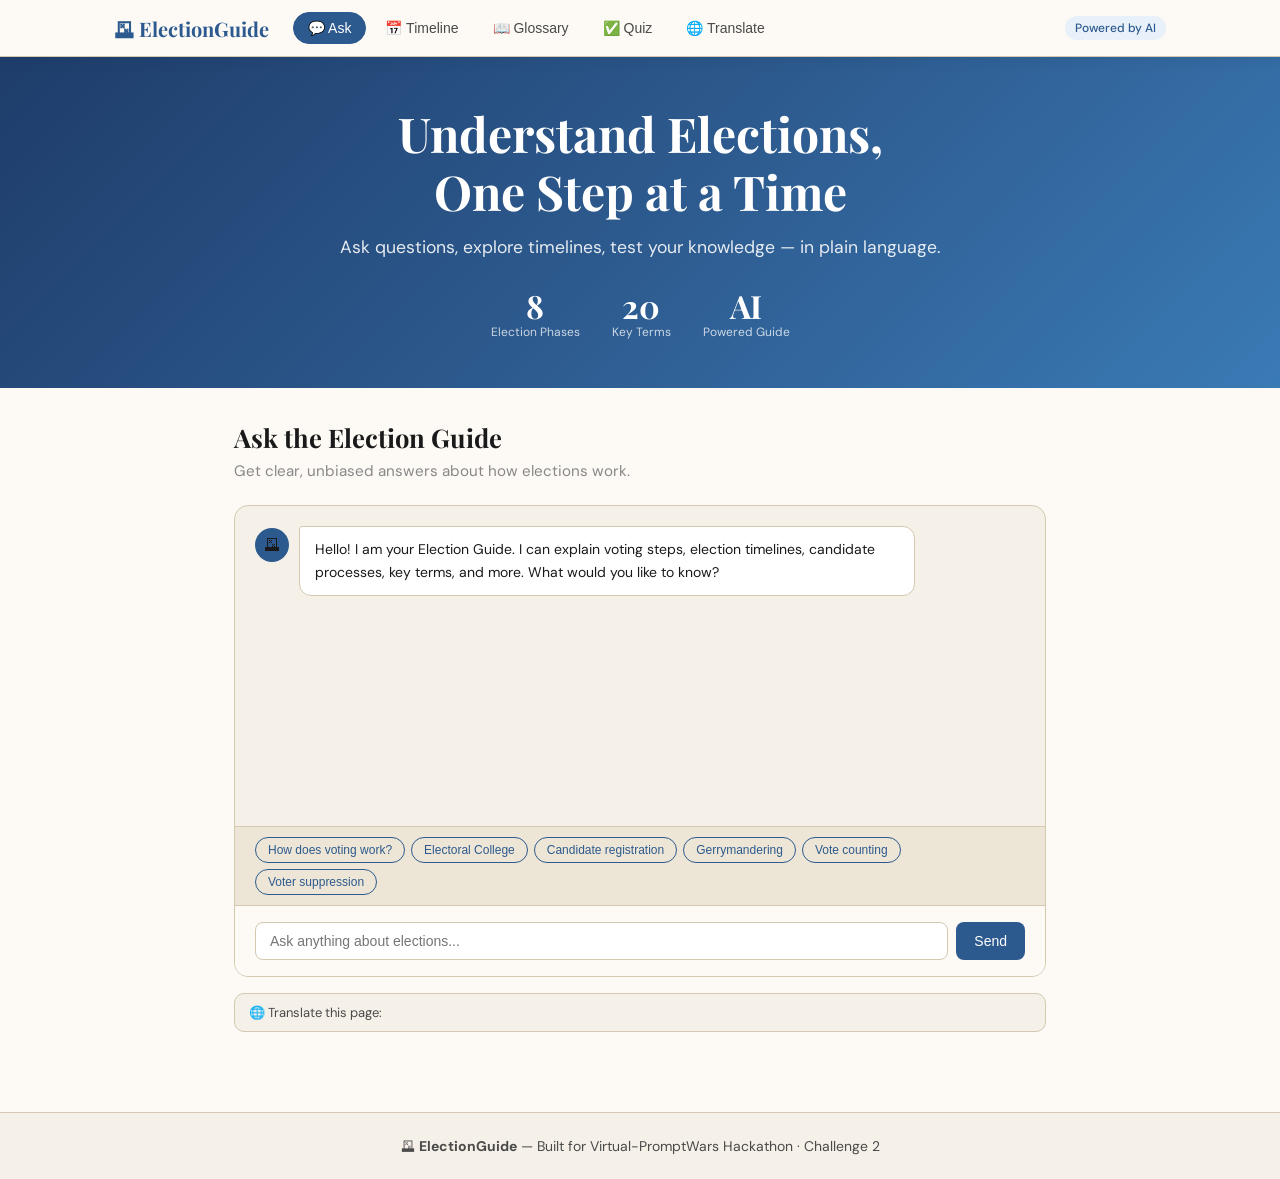
==== index (1).html @ 36f5262a "fix: complete working rewrite" ====
<!DOCTYPE html>
<html lang="en">
<head>
<meta charset="UTF-8"/>
<meta name="viewport" content="width=device-width, initial-scale=1.0"/>
<title>ElectionGuide</title>
<link rel="stylesheet" href="css/style.css"/>
<link href="https://fonts.googleapis.com/css2?family=Playfair+Display:wght@500;700&family=DM+Sans:wght@400;500&display=swap" rel="stylesheet"/>
</head>
<body>
<header class="header">
  <div class="header-inner">
    <div class="logo">🗳 ElectionGuide</div>
    <nav class="nav">
      <button class="nav-btn active" data-tab="chat">💬 Ask</button>
      <button class="nav-btn" data-tab="timeline">📅 Timeline</button>
      <button class="nav-btn" data-tab="glossary">📖 Glossary</button>
      <button class="nav-btn" data-tab="quiz">✅ Quiz</button>
      <button class="nav-btn" data-tab="translate">🌐 Translate</button>
    </nav>
    <span class="badge">Powered by AI</span>
  </div>
</header>

<section class="hero" id="hero-section">
  <div class="hero-inner">
    <h1>Understand Elections,<br/>One Step at a Time</h1>
    <p>Ask questions, explore timelines, test your knowledge — in plain language.</p>
    <div class="hero-stats">
      <div class="stat"><span class="stat-num">8</span><span class="stat-label">Election Phases</span></div>
      <div class="stat"><span class="stat-num">20</span><span class="stat-label">Key Terms</span></div>
      <div class="stat"><span class="stat-num">AI</span><span class="stat-label">Powered Guide</span></div>
    </div>
  </div>
</section>

<main class="main-content">
  <section class="tab-panel active" id="tab-chat">
    <div class="panel-header"><h2>Ask the Election Guide</h2><p>Get clear, unbiased answers about how elections work.</p></div>
    <div class="chat-wrapper">
      <div class="chat-area" id="chat-area">
        <div class="msg bot-msg">
          <div class="avatar bot-av">🗳</div>
          <div class="bubble">Hello! I am your Election Guide. I can explain voting steps, election timelines, candidate processes, key terms, and more. What would you like to know?</div>
        </div>
      </div>
      <div class="quick-chips">
        <button class="chip" onclick="quickAsk('How does voting work step by step?')">How does voting work?</button>
        <button class="chip" onclick="quickAsk('What is the Electoral College?')">Electoral College</button>
        <button class="chip" onclick="quickAsk('How do candidates register to run?')">Candidate registration</button>
        <button class="chip" onclick="quickAsk('What is gerrymandering?')">Gerrymandering</button>
        <button class="chip" onclick="quickAsk('How are votes counted?')">Vote counting</button>
        <button class="chip" onclick="quickAsk('What is voter suppression?')">Voter suppression</button>
      </div>
      <div class="input-area">
        <input type="text" id="chat-input" class="chat-input" placeholder="Ask anything about elections..."/>
        <button class="send-btn" id="send-btn">Send</button>
      </div>
    </div>
    <div class="translate-bar">
      <span>🌐 Translate this page:</span>
      <div id="google_translate_element"></div>
    </div>
  </section>

  <section class="tab-panel" id="tab-timeline" style="display:none">
    <div class="panel-header"><h2>Election Timeline</h2><p>Click any phase to learn more.</p></div>
    <div id="timeline-container"></div>
  </section>

  <section class="tab-panel" id="tab-glossary" style="display:none">
    <div class="panel-header"><h2>Key Terms</h2><p>Click any term to get an AI explanation.</p>
    <input type="text" id="glossary-search" class="glossary-search" placeholder="Search terms..." oninput="filterGlossary(this.value)"/></div>
    <div class="glossary-grid" id="glossary-grid"></div>
  </section>

  <section class="tab-panel" id="tab-quiz" style="display:none">
    <div class="panel-header"><h2>Test Your Knowledge</h2><p>5 questions about election fundamentals.</p></div>
    <div id="quiz-container"></div>
  </section>

  <section class="tab-panel" id="tab-translate" style="display:none">
    <div class="panel-header"><h2>Language Accessibility</h2><p>Read this guide in your preferred language.</p></div>
    <div class="translate-card">
      <div id="google_translate_element_full"></div>
      <p style="margin-top:1rem;font-size:13px;color:#888">Powered by Google Translate.</p>
    </div>
  </section>
</main>

<footer class="footer">
  <p>🗳 <strong>ElectionGuide</strong> — Built for Virtual-PromptWars Hackathon · Challenge 2</p>
</footer>

<script type="text/javascript">
function googleTranslateElementInit() {
  new google.translate.TranslateElement({pageLanguage:'en',layout:google.translate.TranslateElement.InlineLayout.SIMPLE},'google_translate_element');
  new google.translate.TranslateElement({pageLanguage:'en'},'google_translate_element_full');
}
</script>
<script src="//translate.google.com/translate_a/element.js?cb=googleTranslateElementInit"></script>
<script src="js/data.js"></script>
<script src="js/app.js"></script>
</body>
</html>
---- css/style.css ----
*,*::before,*::after{box-sizing:border-box;margin:0;padding:0}
:root{--ink:#1a1a1a;--ink2:#4a4a4a;--ink3:#888;--paper:#fdfaf5;--paper2:#f5f0e8;--paper3:#ede6d6;--accent:#2d5a8e;--accent-lt:#e8f0fa;--accent2:#c0392b;--accent3:#27ae60;--border:#d4c9b0;--radius:10px}
body{font-family:'DM Sans',system-ui,sans-serif;background:var(--paper);color:var(--ink);min-height:100vh;display:flex;flex-direction:column}
.header{background:var(--paper);border-bottom:1.5px solid var(--border);position:sticky;top:0;z-index:100;box-shadow:0 2px 16px rgba(0,0,0,0.07)}
.header-inner{max-width:1100px;margin:0 auto;padding:.75rem 1.5rem;display:flex;align-items:center;gap:1.5rem}
.logo{font-family:'Playfair Display',serif;font-size:20px;font-weight:700;color:var(--accent);white-space:nowrap}
.nav{display:flex;gap:4px;flex:1;overflow-x:auto}
.nav-btn{padding:7px 14px;border:1.5px solid transparent;border-radius:20px;background:transparent;color:var(--ink2);font-size:14px;font-weight:500;cursor:pointer;transition:all .15s;white-space:nowrap}
.nav-btn:hover{background:var(--paper2);border-color:var(--border)}
.nav-btn.active{background:var(--accent);color:#fff;border-color:var(--accent)}
.badge{background:var(--accent-lt);color:var(--accent);font-size:12px;font-weight:500;padding:4px 10px;border-radius:20px;white-space:nowrap;margin-left:auto}
.hero{background:linear-gradient(135deg,#1e3d6b,#2d5a8e,#3a7ab5);color:#fff;padding:3rem 1.5rem;text-align:center}
.hero-inner{max-width:700px;margin:0 auto}
.hero h1{font-family:'Playfair Display',serif;font-size:clamp(1.8rem,4vw,3rem);font-weight:700;line-height:1.2;margin-bottom:1rem}
.hero p{font-size:1.1rem;opacity:.88;margin-bottom:2rem}
.hero-stats{display:flex;gap:2rem;justify-content:center;flex-wrap:wrap}
.stat{display:flex;flex-direction:column;align-items:center}
.stat-num{font-family:'Playfair Display',serif;font-size:2rem;font-weight:700;line-height:1}
.stat-label{font-size:12px;opacity:.75;margin-top:2px}
.main-content{flex:1;max-width:860px;width:100%;margin:2rem auto;padding:0 1.5rem}
.panel-header{margin-bottom:1.5rem}
.panel-header h2{font-family:'Playfair Display',serif;font-size:1.6rem;margin-bottom:.4rem}
.panel-header p{color:var(--ink3);font-size:.95rem}
.chat-wrapper{background:var(--paper2);border:1.5px solid var(--border);border-radius:14px;overflow:hidden}
.chat-area{min-height:320px;max-height:420px;overflow-y:auto;padding:1.25rem;display:flex;flex-direction:column;gap:14px}
.msg{display:flex;gap:10px;animation:fadeUp .3s ease}
.user-msg{flex-direction:row-reverse}
@keyframes fadeUp{from{opacity:0;transform:translateY(8px)}to{opacity:1;transform:translateY(0)}}
.avatar{width:34px;height:34px;border-radius:50%;flex-shrink:0;display:flex;align-items:center;justify-content:center;font-size:16px;margin-top:2px}
.bot-av{background:var(--accent)}
.user-av{background:var(--paper3);border:1px solid var(--border)}
.bubble{max-width:80%;padding:11px 15px;border-radius:12px;font-size:14px;line-height:1.65}
.bot-msg .bubble{background:#fff;border:1px solid var(--border);border-top-left-radius:3px}
.user-msg .bubble{background:var(--accent);color:#fff;border-top-right-radius:3px}
.loading-dots{display:flex;gap:5px;align-items:center;padding:4px 0}
.loading-dots span{width:7px;height:7px;border-radius:50%;background:var(--accent);animation:dotPulse 1.2s infinite;display:inline-block}
.loading-dots span:nth-child(2){animation-delay:.2s}
.loading-dots span:nth-child(3){animation-delay:.4s}
@keyframes dotPulse{0%,80%,100%{opacity:.2;transform:scale(.8)}40%{opacity:1;transform:scale(1)}}
.quick-chips{display:flex;flex-wrap:wrap;gap:6px;padding:10px 1.25rem;background:var(--paper3);border-top:1px solid var(--border);border-bottom:1px solid var(--border)}
.chip{padding:5px 12px;border:1.5px solid var(--accent);border-radius:20px;background:transparent;color:var(--accent);font-size:12px;cursor:pointer;transition:all .15s}
.chip:hover{background:var(--accent);color:#fff}
.input-area{display:flex;gap:8px;padding:1rem 1.25rem;background:var(--paper)}
.chat-input{flex:1;padding:10px 14px;border:1.5px solid var(--border);border-radius:8px;font-size:14px;background:#fff;color:var(--ink);outline:none;transition:border-color .15s}
.chat-input:focus{border-color:var(--accent)}
.send-btn{padding:10px 18px;background:var(--accent);color:#fff;border:none;border-radius:8px;font-size:14px;font-weight:500;cursor:pointer;transition:opacity .15s}
.send-btn:hover{opacity:.88}
.send-btn:disabled{opacity:.4;cursor:not-allowed}
.translate-bar{margin-top:1rem;display:flex;align-items:center;gap:10px;flex-wrap:wrap;padding:10px 14px;background:var(--paper2);border:1px solid var(--border);border-radius:var(--radius);font-size:13px;color:var(--ink2)}
.tl-row{display:flex;gap:16px}
.tl-spine{display:flex;flex-direction:column;align-items:center;width:40px;flex-shrink:0}
.tl-dot{width:18px;height:18px;border-radius:50%;border:2.5px solid var(--border);background:var(--paper);flex-shrink:0;z-index:1}
.tl-dot.done{background:var(--accent3);border-color:var(--accent3)}
.tl-dot.active{background:var(--accent);border-color:var(--accent);box-shadow:0 0 0 5px rgba(45,90,142,.15)}
.tl-line{width:2px;flex:1;background:var(--border);margin:3px 0}
.tl-card{flex:1;margin-bottom:14px;background:#fff;border:1.5px solid var(--border);border-radius:var(--radius);padding:14px 18px;cursor:pointer;transition:all .2s}
.tl-card:hover,.tl-card.open{border-color:var(--accent);background:var(--accent-lt)}
.tl-meta{display:flex;align-items:baseline;gap:10px;margin-bottom:4px}
.tl-phase{font-size:11px;font-weight:500;color:var(--accent);text-transform:uppercase;letter-spacing:.7px}
.tl-date{font-size:12px;color:var(--ink3)}
.tl-title{font-size:15px;font-weight:500;color:var(--ink)}
.tl-body{display:none;margin-top:10px;padding-top:10px;border-top:1px solid var(--border);font-size:13.5px;color:var(--ink2);line-height:1.65}
.tl-card.open .tl-body{display:block}
.tl-ask-btn{display:inline-block;margin-top:8px;padding:5px 12px;border:1.5px solid var(--accent);border-radius:20px;background:transparent;color:var(--accent);font-size:12px;cursor:pointer;transition:all .15s}
.tl-ask-btn:hover{background:var(--accent);color:#fff}
.glossary-search{margin-top:.75rem;width:100%;max-width:360px;padding:9px 14px;border:1.5px solid var(--border);border-radius:8px;font-size:14px;background:#fff;color:var(--ink);outline:none;transition:border-color .15s}
.glossary-search:focus{border-color:var(--accent)}
.glossary-grid{display:grid;grid-template-columns:repeat(auto-fit,minmax(220px,1fr));gap:10px;margin-top:1rem}
.g-card{background:#fff;border:1.5px solid var(--border);border-radius:var(--radius);padding:13px 16px;cursor:pointer;transition:all .15s}
.g-card:hover{border-color:var(--accent);background:var(--accent-lt)}
.g-term{font-weight:500;font-size:14px;color:var(--ink);margin-bottom:4px}
.g-def{font-size:13px;color:var(--ink2);line-height:1.5}
.quiz-card{background:#fff;border:1.5px solid var(--border);border-radius:14px;padding:1.75rem;max-width:600px}
.quiz-progress{font-size:12px;color:var(--ink3);margin-bottom:1rem}
.quiz-progress-bar{height:4px;background:var(--paper3);border-radius:2px;margin-bottom:1.25rem;overflow:hidden}
.quiz-progress-fill{height:100%;background:var(--accent);border-radius:2px;transition:width .3s}
.quiz-q{font-size:15px;font-weight:500;color:var(--ink);margin-bottom:1.25rem;line-height:1.5}
.quiz-opts{display:flex;flex-direction:column;gap:9px}
.quiz-opt{padding:11px 15px;border:1.5px solid var(--border);border-radius:8px;background:var(--paper);color:var(--ink2);text-align:left;font-size:14px;cursor:pointer;transition:all .15s}
.quiz-opt:hover:not(:disabled){border-color:var(--accent);color:var(--ink);background:var(--accent-lt)}
.quiz-opt.correct{background:#eafaf1;border-color:var(--accent3);color:#1a7a40}
.quiz-opt.wrong{background:#fdf0f0;border-color:var(--accent2);color:#a02020}
.quiz-opt:disabled{cursor:default}
.quiz-exp{display:none;margin-top:14px;padding:12px 14px;background:var(--paper2);border-radius:8px;font-size:13.5px;color:var(--ink2);line-height:1.65;border-left:3px solid var(--accent)}
.quiz-score-screen{text-align:center;padding:1rem 0}
.quiz-score-num{font-family:'Playfair Display',serif;font-size:3.5rem;color:var(--accent);line-height:1}
.quiz-score-label{font-size:15px;color:var(--ink2);margin:.5rem 0 1.5rem}
.quiz-retake{padding:11px 24px;background:var(--accent);color:#fff;border:none;border-radius:8px;font-size:15px;font-weight:500;cursor:pointer;transition:opacity .15s}
.quiz-retake:hover{opacity:.88}
.translate-card{background:#fff;border:1.5px solid var(--border);border-radius:var(--radius);padding:1.5rem}
.footer{background:var(--paper2);border-top:1.5px solid var(--border);padding:1.5rem;text-align:center;margin-top:3rem}
.footer p{font-size:14px;color:var(--ink2)}
@media(max-width:640px){.header-inner{flex-wrap:wrap;gap:.75rem}.badge{display:none}.hero{padding:2rem 1rem}.main-content{padding:0 1rem;margin:1.5rem auto}.bubble{max-width:90%}.chat-area{max-height:300px}}
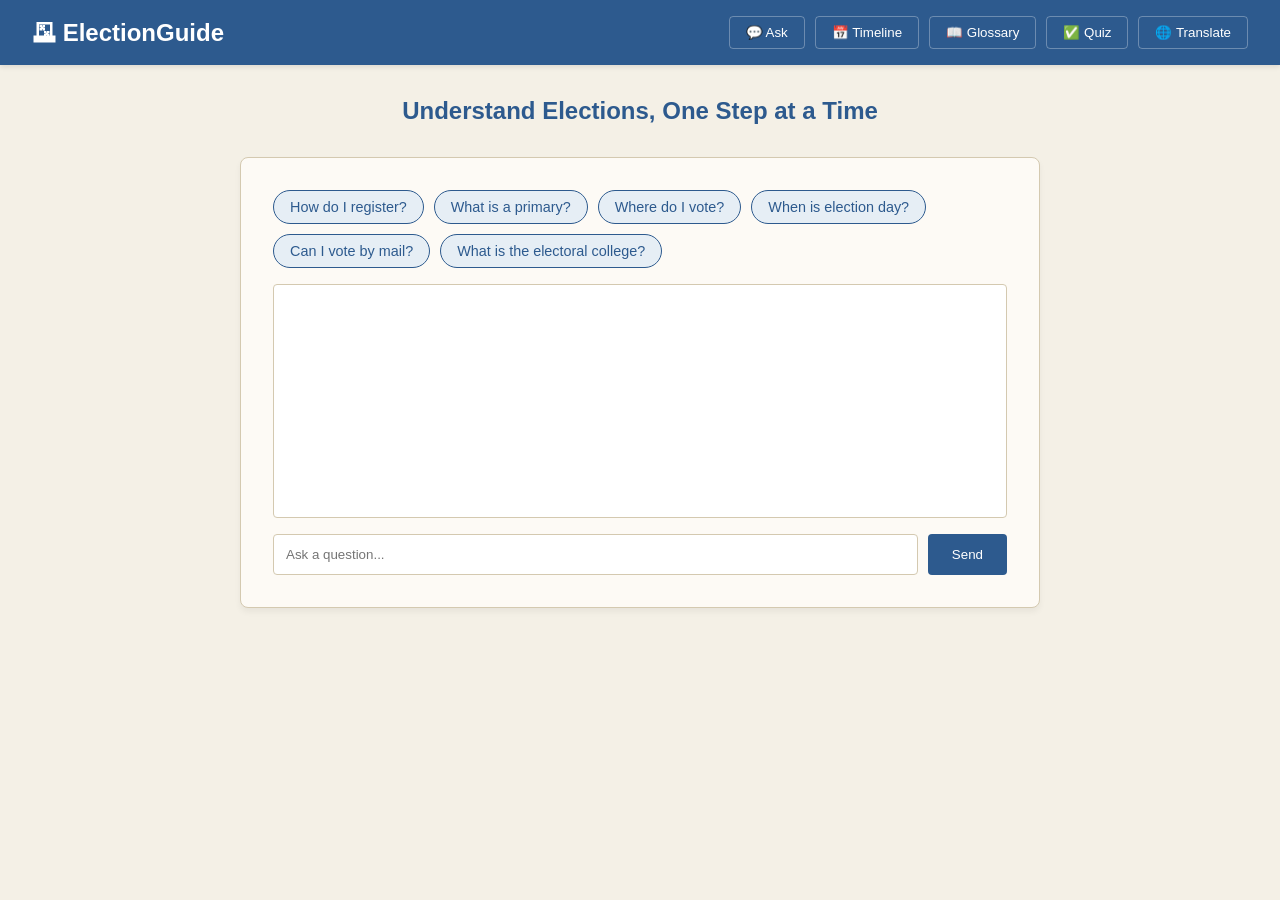
==== commit e4a2630c: "fix: complete working rewrite" ====
--- a/index (1).html
+++ b/index (1).html
@@ -1,105 +1,71 @@
 <!DOCTYPE html>
 <html lang="en">
 <head>
-<meta charset="UTF-8"/>
-<meta name="viewport" content="width=device-width, initial-scale=1.0"/>
-<title>ElectionGuide</title>
-<link rel="stylesheet" href="css/style.css"/>
-<link href="https://fonts.googleapis.com/css2?family=Playfair+Display:wght@500;700&family=DM+Sans:wght@400;500&display=swap" rel="stylesheet"/>
+  <meta charset="UTF-8">
+  <meta name="viewport" content="width=device-width, initial-scale=1.0">
+  <title>ElectionGuide</title>
+  <link rel="stylesheet" href="css/style.css">
 </head>
 <body>
-<header class="header">
-  <div class="header-inner">
+  <header>
     <div class="logo">🗳 ElectionGuide</div>
-    <nav class="nav">
-      <button class="nav-btn active" data-tab="chat">💬 Ask</button>
-      <button class="nav-btn" data-tab="timeline">📅 Timeline</button>
-      <button class="nav-btn" data-tab="glossary">📖 Glossary</button>
-      <button class="nav-btn" data-tab="quiz">✅ Quiz</button>
-      <button class="nav-btn" data-tab="translate">🌐 Translate</button>
+    <nav>
+      <button data-tab="chat">💬 Ask</button>
+      <button data-tab="timeline">📅 Timeline</button>
+      <button data-tab="glossary">📖 Glossary</button>
+      <button data-tab="quiz">✅ Quiz</button>
+      <button data-tab="translate">🌐 Translate</button>
     </nav>
-    <span class="badge">Powered by AI</span>
-  </div>
-</header>
+  </header>
 
-<section class="hero" id="hero-section">
-  <div class="hero-inner">
-    <h1>Understand Elections,<br/>One Step at a Time</h1>
-    <p>Ask questions, explore timelines, test your knowledge — in plain language.</p>
-    <div class="hero-stats">
-      <div class="stat"><span class="stat-num">8</span><span class="stat-label">Election Phases</span></div>
-      <div class="stat"><span class="stat-num">20</span><span class="stat-label">Key Terms</span></div>
-      <div class="stat"><span class="stat-num">AI</span><span class="stat-label">Powered Guide</span></div>
-    </div>
-  </div>
-</section>
+  <main>
+    <section id="hero" class="hero">
+      <h1>Understand Elections, One Step at a Time</h1>
+    </section>
 
-<main class="main-content">
-  <section class="tab-panel active" id="tab-chat">
-    <div class="panel-header"><h2>Ask the Election Guide</h2><p>Get clear, unbiased answers about how elections work.</p></div>
-    <div class="chat-wrapper">
-      <div class="chat-area" id="chat-area">
-        <div class="msg bot-msg">
-          <div class="avatar bot-av">🗳</div>
-          <div class="bubble">Hello! I am your Election Guide. I can explain voting steps, election timelines, candidate processes, key terms, and more. What would you like to know?</div>
-        </div>
+    <div id="tab-chat" class="tab-panel" style="display:block">
+      <div id="google_translate_element"></div>
+      <div class="quick-chips">
+        <button class="chip">How do I register?</button>
+        <button class="chip">What is a primary?</button>
+        <button class="chip">Where do I vote?</button>
+        <button class="chip">When is election day?</button>
+        <button class="chip">Can I vote by mail?</button>
+        <button class="chip">What is the electoral college?</button>
       </div>
-      <div class="quick-chips">
-        <button class="chip" onclick="quickAsk('How does voting work step by step?')">How does voting work?</button>
-        <button class="chip" onclick="quickAsk('What is the Electoral College?')">Electoral College</button>
-        <button class="chip" onclick="quickAsk('How do candidates register to run?')">Candidate registration</button>
-        <button class="chip" onclick="quickAsk('What is gerrymandering?')">Gerrymandering</button>
-        <button class="chip" onclick="quickAsk('How are votes counted?')">Vote counting</button>
-        <button class="chip" onclick="quickAsk('What is voter suppression?')">Voter suppression</button>
-      </div>
-      <div class="input-area">
-        <input type="text" id="chat-input" class="chat-input" placeholder="Ask anything about elections..."/>
-        <button class="send-btn" id="send-btn">Send</button>
+      <div id="chat-area"></div>
+      <div class="chat-input-container">
+        <input type="text" id="chat-input" placeholder="Ask a question...">
+        <button id="send-btn">Send</button>
       </div>
     </div>
-    <div class="translate-bar">
-      <span>🌐 Translate this page:</span>
-      <div id="google_translate_element"></div>
+
+    <div id="tab-timeline" class="tab-panel" style="display:none">
+      <div id="timeline-container"></div>
     </div>
-  </section>
 
-  <section class="tab-panel" id="tab-timeline" style="display:none">
-    <div class="panel-header"><h2>Election Timeline</h2><p>Click any phase to learn more.</p></div>
-    <div id="timeline-container"></div>
-  </section>
+    <div id="tab-glossary" class="tab-panel" style="display:none">
+      <input type="text" id="glossary-search" placeholder="Search terms...">
+      <div id="glossary-container"></div>
+    </div>
 
-  <section class="tab-panel" id="tab-glossary" style="display:none">
-    <div class="panel-header"><h2>Key Terms</h2><p>Click any term to get an AI explanation.</p>
-    <input type="text" id="glossary-search" class="glossary-search" placeholder="Search terms..." oninput="filterGlossary(this.value)"/></div>
-    <div class="glossary-grid" id="glossary-grid"></div>
-  </section>
+    <div id="tab-quiz" class="tab-panel" style="display:none">
+      <div id="quiz-container"></div>
+    </div>
 
-  <section class="tab-panel" id="tab-quiz" style="display:none">
-    <div class="panel-header"><h2>Test Your Knowledge</h2><p>5 questions about election fundamentals.</p></div>
-    <div id="quiz-container"></div>
-  </section>
+    <div id="tab-translate" class="tab-panel" style="display:none">
+      <h2>Translation Options</h2>
+      <p>Use the Google Translate widget located in the Ask tab to translate the page.</p>
+    </div>
+  </main>
 
-  <section class="tab-panel" id="tab-translate" style="display:none">
-    <div class="panel-header"><h2>Language Accessibility</h2><p>Read this guide in your preferred language.</p></div>
-    <div class="translate-card">
-      <div id="google_translate_element_full"></div>
-      <p style="margin-top:1rem;font-size:13px;color:#888">Powered by Google Translate.</p>
-    </div>
-  </section>
-</main>
-
-<footer class="footer">
-  <p>🗳 <strong>ElectionGuide</strong> — Built for Virtual-PromptWars Hackathon · Challenge 2</p>
-</footer>
-
-<script type="text/javascript">
-function googleTranslateElementInit() {
-  new google.translate.TranslateElement({pageLanguage:'en',layout:google.translate.TranslateElement.InlineLayout.SIMPLE},'google_translate_element');
-  new google.translate.TranslateElement({pageLanguage:'en'},'google_translate_element_full');
-}
-</script>
-<script src="//translate.google.com/translate_a/element.js?cb=googleTranslateElementInit"></script>
-<script src="js/data.js"></script>
-<script src="js/app.js"></script>
+  <script src="js/data.js"></script>
+  <script src="js/app.js"></script>
+  <script type="text/javascript">
+    function googleTranslateElementInit() {
+      new google.translate.TranslateElement({pageLanguage: 'en'}, 'google_translate_element');
+    }
+  </script>
+  <script type="text/javascript" src="//translate.google.com/translate_a/element.js?cb=googleTranslateElementInit"></script>
 </body>
 </html>
--- a/css/style.css
+++ b/css/style.css
@@ -1,93 +1,254 @@
-*,*::before,*::after{box-sizing:border-box;margin:0;padding:0}
-:root{--ink:#1a1a1a;--ink2:#4a4a4a;--ink3:#888;--paper:#fdfaf5;--paper2:#f5f0e8;--paper3:#ede6d6;--accent:#2d5a8e;--accent-lt:#e8f0fa;--accent2:#c0392b;--accent3:#27ae60;--border:#d4c9b0;--radius:10px}
-body{font-family:'DM Sans',system-ui,sans-serif;background:var(--paper);color:var(--ink);min-height:100vh;display:flex;flex-direction:column}
-.header{background:var(--paper);border-bottom:1.5px solid var(--border);position:sticky;top:0;z-index:100;box-shadow:0 2px 16px rgba(0,0,0,0.07)}
-.header-inner{max-width:1100px;margin:0 auto;padding:.75rem 1.5rem;display:flex;align-items:center;gap:1.5rem}
-.logo{font-family:'Playfair Display',serif;font-size:20px;font-weight:700;color:var(--accent);white-space:nowrap}
-.nav{display:flex;gap:4px;flex:1;overflow-x:auto}
-.nav-btn{padding:7px 14px;border:1.5px solid transparent;border-radius:20px;background:transparent;color:var(--ink2);font-size:14px;font-weight:500;cursor:pointer;transition:all .15s;white-space:nowrap}
-.nav-btn:hover{background:var(--paper2);border-color:var(--border)}
-.nav-btn.active{background:var(--accent);color:#fff;border-color:var(--accent)}
-.badge{background:var(--accent-lt);color:var(--accent);font-size:12px;font-weight:500;padding:4px 10px;border-radius:20px;white-space:nowrap;margin-left:auto}
-.hero{background:linear-gradient(135deg,#1e3d6b,#2d5a8e,#3a7ab5);color:#fff;padding:3rem 1.5rem;text-align:center}
-.hero-inner{max-width:700px;margin:0 auto}
-.hero h1{font-family:'Playfair Display',serif;font-size:clamp(1.8rem,4vw,3rem);font-weight:700;line-height:1.2;margin-bottom:1rem}
-.hero p{font-size:1.1rem;opacity:.88;margin-bottom:2rem}
-.hero-stats{display:flex;gap:2rem;justify-content:center;flex-wrap:wrap}
-.stat{display:flex;flex-direction:column;align-items:center}
-.stat-num{font-family:'Playfair Display',serif;font-size:2rem;font-weight:700;line-height:1}
-.stat-label{font-size:12px;opacity:.75;margin-top:2px}
-.main-content{flex:1;max-width:860px;width:100%;margin:2rem auto;padding:0 1.5rem}
-.panel-header{margin-bottom:1.5rem}
-.panel-header h2{font-family:'Playfair Display',serif;font-size:1.6rem;margin-bottom:.4rem}
-.panel-header p{color:var(--ink3);font-size:.95rem}
-.chat-wrapper{background:var(--paper2);border:1.5px solid var(--border);border-radius:14px;overflow:hidden}
-.chat-area{min-height:320px;max-height:420px;overflow-y:auto;padding:1.25rem;display:flex;flex-direction:column;gap:14px}
-.msg{display:flex;gap:10px;animation:fadeUp .3s ease}
-.user-msg{flex-direction:row-reverse}
-@keyframes fadeUp{from{opacity:0;transform:translateY(8px)}to{opacity:1;transform:translateY(0)}}
-.avatar{width:34px;height:34px;border-radius:50%;flex-shrink:0;display:flex;align-items:center;justify-content:center;font-size:16px;margin-top:2px}
-.bot-av{background:var(--accent)}
-.user-av{background:var(--paper3);border:1px solid var(--border)}
-.bubble{max-width:80%;padding:11px 15px;border-radius:12px;font-size:14px;line-height:1.65}
-.bot-msg .bubble{background:#fff;border:1px solid var(--border);border-top-left-radius:3px}
-.user-msg .bubble{background:var(--accent);color:#fff;border-top-right-radius:3px}
-.loading-dots{display:flex;gap:5px;align-items:center;padding:4px 0}
-.loading-dots span{width:7px;height:7px;border-radius:50%;background:var(--accent);animation:dotPulse 1.2s infinite;display:inline-block}
-.loading-dots span:nth-child(2){animation-delay:.2s}
-.loading-dots span:nth-child(3){animation-delay:.4s}
-@keyframes dotPulse{0%,80%,100%{opacity:.2;transform:scale(.8)}40%{opacity:1;transform:scale(1)}}
-.quick-chips{display:flex;flex-wrap:wrap;gap:6px;padding:10px 1.25rem;background:var(--paper3);border-top:1px solid var(--border);border-bottom:1px solid var(--border)}
-.chip{padding:5px 12px;border:1.5px solid var(--accent);border-radius:20px;background:transparent;color:var(--accent);font-size:12px;cursor:pointer;transition:all .15s}
-.chip:hover{background:var(--accent);color:#fff}
-.input-area{display:flex;gap:8px;padding:1rem 1.25rem;background:var(--paper)}
-.chat-input{flex:1;padding:10px 14px;border:1.5px solid var(--border);border-radius:8px;font-size:14px;background:#fff;color:var(--ink);outline:none;transition:border-color .15s}
-.chat-input:focus{border-color:var(--accent)}
-.send-btn{padding:10px 18px;background:var(--accent);color:#fff;border:none;border-radius:8px;font-size:14px;font-weight:500;cursor:pointer;transition:opacity .15s}
-.send-btn:hover{opacity:.88}
-.send-btn:disabled{opacity:.4;cursor:not-allowed}
-.translate-bar{margin-top:1rem;display:flex;align-items:center;gap:10px;flex-wrap:wrap;padding:10px 14px;background:var(--paper2);border:1px solid var(--border);border-radius:var(--radius);font-size:13px;color:var(--ink2)}
-.tl-row{display:flex;gap:16px}
-.tl-spine{display:flex;flex-direction:column;align-items:center;width:40px;flex-shrink:0}
-.tl-dot{width:18px;height:18px;border-radius:50%;border:2.5px solid var(--border);background:var(--paper);flex-shrink:0;z-index:1}
-.tl-dot.done{background:var(--accent3);border-color:var(--accent3)}
-.tl-dot.active{background:var(--accent);border-color:var(--accent);box-shadow:0 0 0 5px rgba(45,90,142,.15)}
-.tl-line{width:2px;flex:1;background:var(--border);margin:3px 0}
-.tl-card{flex:1;margin-bottom:14px;background:#fff;border:1.5px solid var(--border);border-radius:var(--radius);padding:14px 18px;cursor:pointer;transition:all .2s}
-.tl-card:hover,.tl-card.open{border-color:var(--accent);background:var(--accent-lt)}
-.tl-meta{display:flex;align-items:baseline;gap:10px;margin-bottom:4px}
-.tl-phase{font-size:11px;font-weight:500;color:var(--accent);text-transform:uppercase;letter-spacing:.7px}
-.tl-date{font-size:12px;color:var(--ink3)}
-.tl-title{font-size:15px;font-weight:500;color:var(--ink)}
-.tl-body{display:none;margin-top:10px;padding-top:10px;border-top:1px solid var(--border);font-size:13.5px;color:var(--ink2);line-height:1.65}
-.tl-card.open .tl-body{display:block}
-.tl-ask-btn{display:inline-block;margin-top:8px;padding:5px 12px;border:1.5px solid var(--accent);border-radius:20px;background:transparent;color:var(--accent);font-size:12px;cursor:pointer;transition:all .15s}
-.tl-ask-btn:hover{background:var(--accent);color:#fff}
-.glossary-search{margin-top:.75rem;width:100%;max-width:360px;padding:9px 14px;border:1.5px solid var(--border);border-radius:8px;font-size:14px;background:#fff;color:var(--ink);outline:none;transition:border-color .15s}
-.glossary-search:focus{border-color:var(--accent)}
-.glossary-grid{display:grid;grid-template-columns:repeat(auto-fit,minmax(220px,1fr));gap:10px;margin-top:1rem}
-.g-card{background:#fff;border:1.5px solid var(--border);border-radius:var(--radius);padding:13px 16px;cursor:pointer;transition:all .15s}
-.g-card:hover{border-color:var(--accent);background:var(--accent-lt)}
-.g-term{font-weight:500;font-size:14px;color:var(--ink);margin-bottom:4px}
-.g-def{font-size:13px;color:var(--ink2);line-height:1.5}
-.quiz-card{background:#fff;border:1.5px solid var(--border);border-radius:14px;padding:1.75rem;max-width:600px}
-.quiz-progress{font-size:12px;color:var(--ink3);margin-bottom:1rem}
-.quiz-progress-bar{height:4px;background:var(--paper3);border-radius:2px;margin-bottom:1.25rem;overflow:hidden}
-.quiz-progress-fill{height:100%;background:var(--accent);border-radius:2px;transition:width .3s}
-.quiz-q{font-size:15px;font-weight:500;color:var(--ink);margin-bottom:1.25rem;line-height:1.5}
-.quiz-opts{display:flex;flex-direction:column;gap:9px}
-.quiz-opt{padding:11px 15px;border:1.5px solid var(--border);border-radius:8px;background:var(--paper);color:var(--ink2);text-align:left;font-size:14px;cursor:pointer;transition:all .15s}
-.quiz-opt:hover:not(:disabled){border-color:var(--accent);color:var(--ink);background:var(--accent-lt)}
-.quiz-opt.correct{background:#eafaf1;border-color:var(--accent3);color:#1a7a40}
-.quiz-opt.wrong{background:#fdf0f0;border-color:var(--accent2);color:#a02020}
-.quiz-opt:disabled{cursor:default}
-.quiz-exp{display:none;margin-top:14px;padding:12px 14px;background:var(--paper2);border-radius:8px;font-size:13.5px;color:var(--ink2);line-height:1.65;border-left:3px solid var(--accent)}
-.quiz-score-screen{text-align:center;padding:1rem 0}
-.quiz-score-num{font-family:'Playfair Display',serif;font-size:3.5rem;color:var(--accent);line-height:1}
-.quiz-score-label{font-size:15px;color:var(--ink2);margin:.5rem 0 1.5rem}
-.quiz-retake{padding:11px 24px;background:var(--accent);color:#fff;border:none;border-radius:8px;font-size:15px;font-weight:500;cursor:pointer;transition:opacity .15s}
-.quiz-retake:hover{opacity:.88}
-.translate-card{background:#fff;border:1.5px solid var(--border);border-radius:var(--radius);padding:1.5rem}
-.footer{background:var(--paper2);border-top:1.5px solid var(--border);padding:1.5rem;text-align:center;margin-top:3rem}
-.footer p{font-size:14px;color:var(--ink2)}
-@media(max-width:640px){.header-inner{flex-wrap:wrap;gap:.75rem}.badge{display:none}.hero{padding:2rem 1rem}.main-content{padding:0 1rem;margin:1.5rem auto}.bubble{max-width:90%}.chat-area{max-height:300px}}
+:root {
+  --accent: #2d5a8e;
+  --paper: #fdfaf5;
+  --border: #d4c9b0;
+  --text: #333333;
+  --bg: #f4f0e6;
+}
+
+body {
+  font-family: 'Segoe UI', Tahoma, Geneva, Verdana, sans-serif;
+  margin: 0;
+  padding: 0;
+  background-color: var(--bg);
+  color: var(--text);
+}
+
+header {
+  background-color: var(--accent);
+  color: white;
+  padding: 1rem 2rem;
+  display: flex;
+  justify-content: space-between;
+  align-items: center;
+  position: sticky;
+  top: 0;
+  z-index: 100;
+  box-shadow: 0 2px 5px rgba(0,0,0,0.1);
+}
+
+.logo {
+  font-size: 1.5rem;
+  font-weight: bold;
+}
+
+nav {
+  display: flex;
+  gap: 10px;
+}
+
+nav button {
+  background: transparent;
+  color: white;
+  border: 1px solid rgba(255,255,255,0.3);
+  padding: 0.5rem 1rem;
+  border-radius: 4px;
+  cursor: pointer;
+  transition: background 0.3s;
+}
+
+nav button:hover {
+  background: rgba(255,255,255,0.2);
+}
+
+main {
+  max-width: 800px;
+  margin: 2rem auto;
+  padding: 0 1rem;
+}
+
+.hero {
+  text-align: center;
+  margin-bottom: 2rem;
+}
+
+.hero h1 {
+  color: var(--accent);
+}
+
+.tab-panel {
+  background: var(--paper);
+  border: 1px solid var(--border);
+  border-radius: 8px;
+  padding: 2rem;
+  box-shadow: 0 4px 6px rgba(0,0,0,0.05);
+}
+
+.quick-chips {
+  display: flex;
+  flex-wrap: wrap;
+  gap: 10px;
+  margin-bottom: 1rem;
+}
+
+.chip {
+  background: #e6eef5;
+  border: 1px solid var(--accent);
+  color: var(--accent);
+  padding: 0.5rem 1rem;
+  border-radius: 20px;
+  cursor: pointer;
+  font-size: 0.9rem;
+}
+
+.chip:hover {
+  background: var(--accent);
+  color: white;
+}
+
+#chat-area {
+  min-height: 200px;
+  max-height: 400px;
+  overflow-y: auto;
+  border: 1px solid var(--border);
+  padding: 1rem;
+  margin-bottom: 1rem;
+  border-radius: 4px;
+  background: white;
+}
+
+.msg {
+  margin-bottom: 10px;
+  padding: 10px;
+  border-radius: 8px;
+  max-width: 80%;
+}
+
+.user-msg {
+  background: #e6eef5;
+  margin-left: auto;
+  border-bottom-right-radius: 0;
+}
+
+.ai-msg {
+  background: #f0f0f0;
+  margin-right: auto;
+  border-bottom-left-radius: 0;
+}
+
+.chat-input-container {
+  display: flex;
+  gap: 10px;
+}
+
+#chat-input {
+  flex-grow: 1;
+  padding: 0.75rem;
+  border: 1px solid var(--border);
+  border-radius: 4px;
+}
+
+#send-btn {
+  background: var(--accent);
+  color: white;
+  border: none;
+  padding: 0.75rem 1.5rem;
+  border-radius: 4px;
+  cursor: pointer;
+}
+
+/* Timeline */
+.timeline-card {
+  border: 1px solid var(--border);
+  background: white;
+  padding: 1rem;
+  margin-bottom: 1rem;
+  border-radius: 4px;
+  cursor: pointer;
+  transition: transform 0.2s;
+}
+
+.timeline-card:hover {
+  transform: translateY(-2px);
+  box-shadow: 0 2px 8px rgba(0,0,0,0.1);
+}
+
+.timeline-card h3 {
+  margin: 0;
+  color: var(--accent);
+}
+
+.timeline-detail {
+  margin-top: 10px;
+  color: #555;
+}
+
+.ask-btn {
+  background: var(--accent);
+  color: white;
+  border: none;
+  padding: 0.5rem 1rem;
+  border-radius: 4px;
+  cursor: pointer;
+  margin-top: 10px;
+}
+
+.ask-btn:hover {
+  background: #1c3c61;
+}
+
+/* Glossary */
+#glossary-search {
+  width: 100%;
+  padding: 0.75rem;
+  border: 1px solid var(--border);
+  border-radius: 4px;
+  margin-bottom: 1rem;
+  box-sizing: border-box;
+}
+
+.glossary-card {
+  border: 1px solid var(--border);
+  background: white;
+  padding: 1rem;
+  margin-bottom: 1rem;
+  border-radius: 4px;
+  cursor: pointer;
+}
+
+.glossary-card h3 {
+  margin: 0 0 0.5rem 0;
+  color: var(--accent);
+}
+
+.glossary-card p {
+  margin: 0;
+  color: #555;
+}
+
+.glossary-card:hover {
+  box-shadow: 0 2px 8px rgba(0,0,0,0.1);
+}
+
+/* Quiz */
+.quiz-options {
+  display: flex;
+  flex-direction: column;
+  gap: 10px;
+  margin-top: 1rem;
+}
+
+.quiz-option {
+  padding: 1rem;
+  border: 1px solid var(--border);
+  background: white;
+  text-align: left;
+  border-radius: 4px;
+  cursor: pointer;
+  transition: background 0.3s;
+}
+
+.quiz-option:hover:not(:disabled) {
+  background: #f0f0f0;
+}
+
+@media (max-width: 600px) {
+  header {
+    flex-direction: column;
+    gap: 10px;
+  }
+  nav {
+    flex-wrap: wrap;
+    justify-content: center;
+  }
+}
